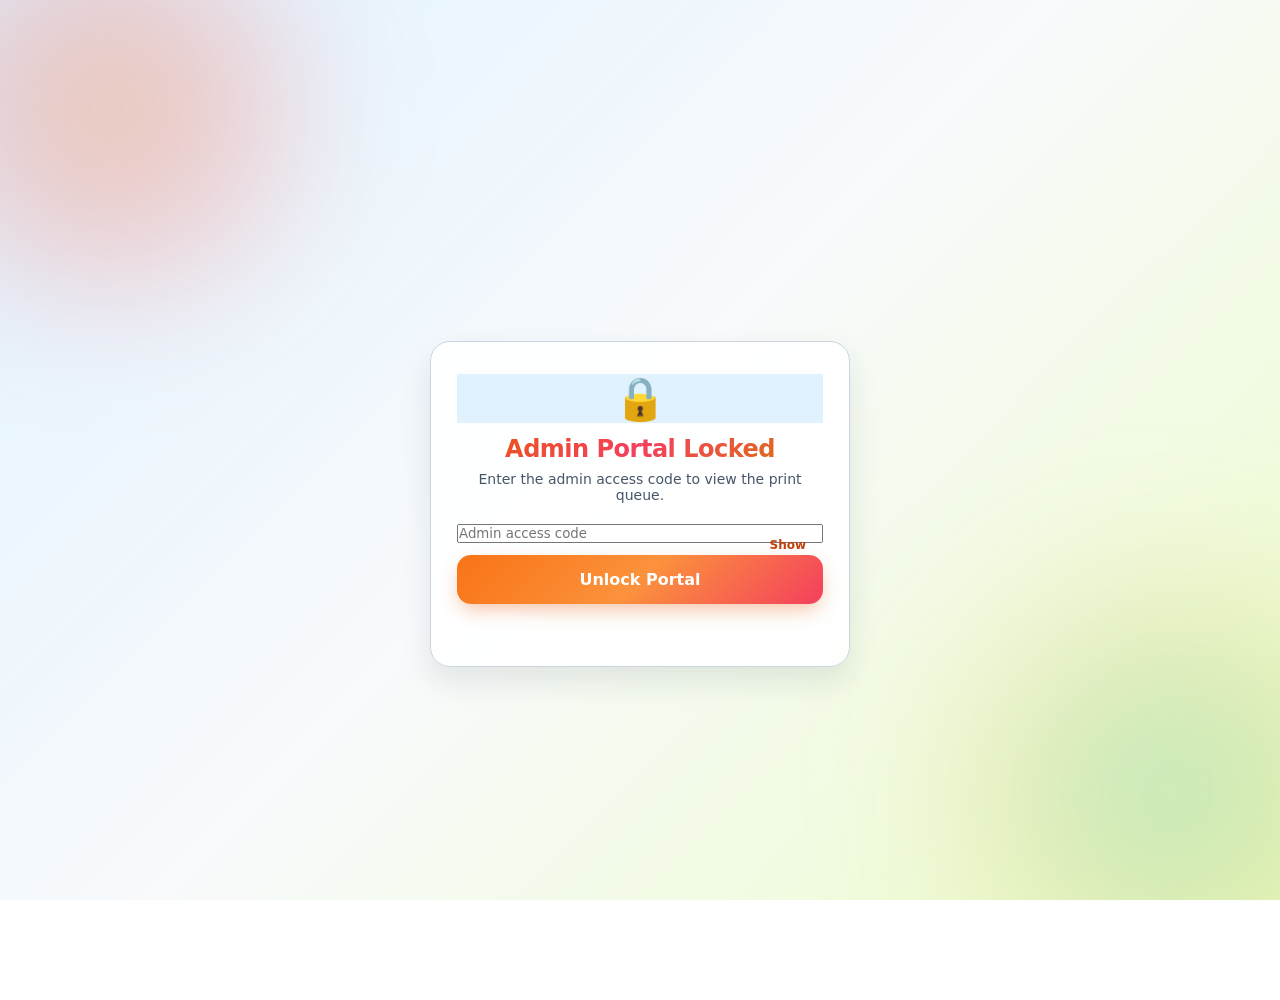
==== admin.html @ 18866434 "feat: complete local Windows PrintAgent architecture and Vercel print queue integration" ====
<!DOCTYPE html>
<html lang="en">
<head>
    <meta charset="UTF-8">
    <meta name="viewport" content="width=device-width, initial-scale=1.0">
    <title>PrintFlow - Admin Dashboard</title>

    <link rel="stylesheet" href="style.css">
    <style>
        html {
            overflow-x: hidden;
        }

        body {
            background: linear-gradient(135deg, #fff7ed 0%, #ffedd5 50%, #fef3c7 100%);
            min-height: 100vh;
            padding: 24px 16px;
        }

        .admin-wrapper {
            max-width: 1100px;
            width: 100%;
            min-width: 0;
            margin: 0 auto;
        }

        body.admin-locked .admin-wrapper {
            display: none;
        }

        .admin-lock {
            width: min(420px, 100%);
            margin: 12vh auto 0;
            padding: 32px 26px;
            background: rgba(255, 255, 255, 0.92);
            border: 1px solid rgba(254, 215, 170, 0.8);
            border-radius: 20px;
            box-shadow: 0 16px 35px rgba(124, 45, 18, 0.12);
            text-align: center;
        }

        body:not(.admin-locked) .admin-lock {
            display: none;
        }

        .admin-lock-icon {
            font-size: 42px;
            margin-bottom: 12px;
        }

        .admin-lock h1 {
            margin: 0 0 8px;
            color: #7c2d12;
            font-size: 24px;
        }

        .admin-lock p {
            margin: 0 0 20px;
            color: #78350f;
            font-size: 14px;
        }

        .admin-lock input {
            width: 100%;
            margin-bottom: 12px;
        }

        .access-code-field {
            position: relative;
        }

        .access-code-field input {
            padding-right: 82px;
        }

        .toggle-code-btn {
            position: absolute;
            right: 8px;
            top: 7px;
            width: auto;
            padding: 8px 9px;
            background: transparent;
            color: #c2410c;
            box-shadow: none;
            font-size: 12px;
        }

        .toggle-code-btn:hover,
        .toggle-code-btn:active {
            background: #fff7ed;
            color: #9a3412;
            box-shadow: none;
            transform: none;
        }

        .admin-lock-error {
            min-height: 20px;
            margin: 10px 0 0 !important;
            color: #dc2626 !important;
            font-size: 13px !important;
            font-weight: 700;
        }

        .lock-portal-btn {
            width: auto;
            padding: 10px 14px;
            background: #fff1f2;
            color: #be123c;
            box-shadow: none;
            font-size: 13px;
        }

        .lock-portal-btn:hover {
            background: #ffe4e6;
            color: #9f1239;
            box-shadow: none;
        }

        .admin-header {
            display: flex;
            justify-content: space-between;
            align-items: center;
            background: rgba(255, 255, 255, 0.85);
            backdrop-filter: blur(12px);
            padding: 20px 28px;
            border-radius: 20px;
            border: 1px solid rgba(254, 215, 170, 0.6);
            box-shadow: 0 10px 25px -5px rgba(234, 88, 12, 0.1);
            margin-bottom: 24px;
        }

        .admin-title {
            display: flex;
            align-items: center;
            gap: 12px;
        }

        .admin-title h1 {
            font-size: 24px;
            color: #7c2d12;
            margin: 0;
        }

        .stats-grid {
            display: grid;
            grid-template-columns: repeat(auto-fit, minmax(220px, 1fr));
            gap: 18px;
            margin-bottom: 24px;
        }

        .stat-card {
            background: #ffffff;
            padding: 20px;
            border-radius: 18px;
            border: 1.5px solid #fed7aa;
            box-shadow: 0 4px 14px rgba(234, 88, 12, 0.06);
            display: flex;
            align-items: center;
            gap: 16px;
        }

        .stat-icon {
            width: 48px;
            height: 48px;
            border-radius: 14px;
            background: #ffedd5;
            display: flex;
            align-items: center;
            justify-content: center;
            font-size: 24px;
        }

        .stat-info h4 {
            margin: 0;
            font-size: 13px;
            color: #78350f;
            text-transform: uppercase;
            letter-spacing: 0.5px;
        }

        .stat-info p {
            margin: 4px 0 0 0;
            font-size: 24px;
            font-weight: 800;
            color: #ea580c;
        }

        .orders-panel {
            background: #ffffff;
            border-radius: 20px;
            border: 1.5px solid #fed7aa;
            box-shadow: 0 10px 30px rgba(234, 88, 12, 0.08);
            padding: 24px;
            min-width: 0;
        }

        .panel-toolbar {
            display: flex;
            justify-content: space-between;
            align-items: center;
            margin-bottom: 20px;
            gap: 16px;
            flex-wrap: wrap;
        }

        .search-box {
            padding: 10px 16px;
            border-radius: 12px;
            border: 1.5px solid #fed7aa;
            outline: none;
            font-size: 14px;
            width: 260px;
        }

        .search-box:focus {
            border-color: #ea580c;
        }

        .admin-table {
            width: 100%;
            border-collapse: collapse;
            text-align: left;
        }

        .admin-table th {
            background: #fff7ed;
            padding: 14px 16px;
            font-size: 13px;
            font-weight: 700;
            color: #7c2d12;
            border-bottom: 2px solid #fed7aa;
        }

        .admin-table td {
            padding: 16px;
            border-bottom: 1px solid #ffedd5;
            font-size: 14px;
            color: #334155;
        }

        .admin-file-name {
            display: inline-block;
            max-width: 220px;
            overflow-wrap: anywhere;
        }

        .badge-pending {
            background: #fef3c7;
            color: #d97706;
            padding: 4px 10px;
            border-radius: 20px;
            font-size: 12px;
            font-weight: 700;
        }

        .badge-completed {
            background: #dcfce7;
            color: #16a34a;
            padding: 4px 10px;
            border-radius: 20px;
            font-size: 12px;
            font-weight: 700;
        }

        .action-btn-row {
            display: flex;
            gap: 8px;
        }

        .btn-print {
            background: #ea580c;
            color: #ffffff;
            border: none;
            padding: 6px 12px;
            border-radius: 8px;
            cursor: pointer;
            font-size: 12px;
            font-weight: 700;
        }

        .btn-download {
            background: #0284c7;
            color: #ffffff;
            border: none;
            padding: 6px 12px;
            border-radius: 8px;
            cursor: pointer;
            font-size: 12px;
            font-weight: 700;
            text-decoration: none;
        }

        .btn-complete {
            background: #16a34a;
            color: #ffffff;
            border: none;
            padding: 6px 12px;
            border-radius: 8px;
            cursor: pointer;
            font-size: 12px;
            font-weight: 700;
        }

        .table-scroll {
            overflow-x: auto;
            -webkit-overflow-scrolling: touch;
            min-width: 0;
        }

        @media (max-width: 700px) {
            body {
                padding: 12px 10px;
            }

            .admin-header {
                align-items: stretch;
                flex-direction: column;
                gap: 16px;
                padding: 18px;
                border-radius: 16px;
            }

            .admin-title h1 {
                font-size: 21px;
            }

            .admin-header .secondary-btn {
                width: 100% !important;
            }

            .stats-grid {
                grid-template-columns: repeat(2, minmax(0, 1fr));
                gap: 10px;
                margin-bottom: 14px;
            }

            .stat-card {
                min-width: 0;
                padding: 14px 12px;
                gap: 10px;
                border-radius: 14px;
            }

            .stat-icon {
                width: 38px;
                height: 38px;
                flex: 0 0 38px;
                font-size: 19px;
                border-radius: 11px;
            }

            .stat-info h4 {
                font-size: 10px;
                letter-spacing: 0;
            }

            .stat-info p {
                font-size: 20px;
            }

            .orders-panel {
                padding: 14px;
                border-radius: 16px;
            }

            .panel-toolbar {
                align-items: stretch;
                flex-direction: column;
                gap: 12px;
                margin-bottom: 14px;
            }

            .search-box {
                width: 100%;
                min-height: 44px;
                margin-bottom: 0;
            }

            .admin-table {
                min-width: 850px;
            }

            .admin-table th,
            .admin-table td {
                padding: 12px 10px;
            }

            .action-btn-row {
                flex-wrap: wrap;
                min-width: 170px;
            }

            .btn-print,
            .btn-download,
            .btn-complete {
                min-height: 36px;
                padding: 8px 10px;
            }
        }

        @media (min-width: 701px) and (max-width: 960px) {
            body {
                padding: 18px 14px;
            }

            .admin-header {
                padding: 18px 20px;
            }

            .orders-panel {
                padding: 18px;
            }

            .admin-table {
                min-width: 850px;
            }
        }

        /* Modern operations palette */
        body {
            background: linear-gradient(135deg, #e0f2fe 0%, #f8fafc 48%, #ecfccb 100%);
            color: #172033;
        }

        .admin-lock,
        .admin-header,
        .orders-panel,
        .stat-card {
            border-color: #cbd5e1;
            box-shadow: 0 14px 30px rgba(30, 41, 59, 0.1);
        }

        .admin-lock,
        .admin-header,
        .orders-panel {
            background: rgba(255, 255, 255, 0.94);
        }

        .admin-lock h1,
        .admin-title h1,
        .panel-toolbar h3 {
            color: #172554 !important;
        }

        .admin-lock p,
        .admin-title p,
        .stat-info h4 {
            color: #475569 !important;
        }

        .admin-lock-icon,
        .stat-icon {
            background: #e0f2fe;
        }

        .stat-info p {
            color: #0369a1;
        }

        .orders-panel {
            border-top: 4px solid #0f766e;
        }

        .admin-table th {
            background: #f0fdfa;
            color: #115e59;
            border-bottom-color: #99f6e4;
        }

        .admin-table td {
            border-bottom-color: #e2e8f0;
        }

        .search-box {
            border-color: #cbd5e1;
            background: #f8fafc;
        }

        .search-box:focus {
            border-color: #0f766e;
            box-shadow: 0 0 0 4px rgba(20, 184, 166, 0.14);
        }

        .lock-portal-btn {
            background: #fff1f2;
            color: #be123c;
        }
    </style>
</head>
<body class="admin-locked">

<section class="admin-lock" aria-labelledby="adminLockTitle">
    <div class="admin-lock-icon" aria-hidden="true">🔒</div>
    <h1 id="adminLockTitle">Admin Portal Locked</h1>
    <p>Enter the admin access code to view the print queue.</p>
    <form id="adminLockForm">
        <div class="access-code-field">
            <input type="password" id="adminAccessCode" placeholder="Admin access code" autocomplete="current-password" required>
            <button type="button" id="toggleCodeBtn" class="toggle-code-btn" aria-label="Show access code">Show</button>
        </div>
        <button type="submit">Unlock Portal</button>
    </form>
    <p id="adminLockError" class="admin-lock-error" role="alert"></p>
</section>

<div class="admin-wrapper">

    <!-- Header -->
    <div class="admin-header">
        <div class="admin-title">
            <span style="font-size: 32px;">🖨️</span>
            <div>
                <h1>PrintFlow Admin</h1>
                <p style="margin: 0; font-size: 13px; color: #78350f; font-weight: 600;">Shop Counter Operations</p>
            </div>
        </div>

            <div style="display: flex; align-items: center; gap: 10px; flex-wrap: wrap; justify-content: flex-end;">
                <span id="agentStatusBadge" style="padding: 6px 14px; border-radius: 20px; font-size: 12px; font-weight: 700; background: #fee2e2; color: #dc2626;">● Agent Offline</span>
                <button type="button" id="testPrintBtn" style="width: auto; padding: 10px 14px; background: #f0fdf4; color: #15803d; border: 1px solid #bbf7d0; border-radius: 12px; font-size: 13px; font-weight: 700; cursor: pointer;">
                    🖨️ Test Print
                </button>
                <button type="button" id="lockPortalBtn" class="lock-portal-btn">
                    🔒 Lock Portal
                </button>
                <button type="button" id="refreshOrdersBtn" class="secondary-btn" style="width: auto; padding: 10px 18px;">
                    🔄 Refresh Queue
                </button>
            </div>
    </div>

    <!-- Stats Cards -->
    <div class="stats-grid">
        <div class="stat-card">
            <div class="stat-icon">💰</div>
            <div class="stat-info">
                <h4>Today's Earnings</h4>
                <p id="totalEarnings">₹0</p>
            </div>
        </div>
        <div class="stat-card">
            <div class="stat-icon">🖨️</div>
            <div class="stat-info">
                <h4>Total Orders</h4>
                <p id="totalOrdersCount">0</p>
            </div>
        </div>
        <div class="stat-card">
            <div class="stat-icon">📄</div>
            <div class="stat-info">
                <h4>Pages Printed</h4>
                <p id="totalPagesPrinted">0</p>
            </div>
        </div>
        <div class="stat-card">
            <div class="stat-icon">⏳</div>
            <div class="stat-info">
                <h4>Pending Queue</h4>
                <p id="pendingOrdersCount">0</p>
            </div>
        </div>
    </div>

    <!-- Connected Printers & Intelligent Routing Status -->
    <div style="background: rgba(255, 255, 255, 0.94); border: 1.5px solid #cbd5e1; border-radius: 16px; padding: 18px; margin-bottom: 20px; box-shadow: 0 10px 24px rgba(30, 41, 59, 0.08);">
        <div style="display: flex; align-items: center; justify-content: space-between; flex-wrap: wrap; gap: 12px; margin-bottom: 12px;">
            <div style="display: flex; align-items: center; gap: 10px;">
                <span style="font-size: 22px;">🖨️</span>
                <div>
                    <h3 style="margin: 0; font-size: 16px; color: #172554;">Connected Printers & Intelligent Routing</h3>
                    <p style="margin: 2px 0 0; font-size: 12px; color: #475569;">Automatically routes B&W and Color print jobs to target printers</p>
                </div>
            </div>
            <button type="button" id="refreshPrintersBtn" style="width: auto; padding: 6px 14px; background: #e0f2fe; color: #0369a1; border: 1px solid #bae6fd; border-radius: 10px; font-size: 12px; font-weight: 700; cursor: pointer;">
                🔄 Detect Printers
            </button>
        </div>
        <div id="printersListContainer" style="display: grid; grid-template-columns: repeat(auto-fit, minmax(240px, 1fr)); gap: 12px; font-size: 13px;">
            <div style="background: #f8fafc; padding: 12px; border-radius: 10px; border: 1px solid #e2e8f0;">
                <strong style="color: #0f766e;">⬛ Black & White Printer:</strong>
                <p id="bwPrinterName" style="margin: 4px 0 0; font-weight: 600; color: #334155;">Detecting...</p>
            </div>
            <div style="background: #f8fafc; padding: 12px; border-radius: 10px; border: 1px solid #e2e8f0;">
                <strong style="color: #ea580c;">🎨 Color Printer:</strong>
                <p id="colorPrinterName" style="margin: 4px 0 0; font-weight: 600; color: #334155;">Detecting...</p>
            </div>
        </div>
    </div>

    <!-- Orders Table Panel -->
    <div class="orders-panel">
        <div class="panel-toolbar">
            <h3 style="margin: 0; font-size: 18px; color: #7c2d12;">Live Print Queue</h3>

            <input type="text" id="adminSearchInput" class="search-box" placeholder="Search by mobile or file name...">
        </div>

        <div class="table-scroll">
            <table class="admin-table">
                <thead>
                    <tr>
                        <th>Order ID</th>
                        <th>Customer</th>
                        <th>File Name</th>
                        <th>Copies & Side</th>
                        <th>Amount</th>
                        <th>Status</th>
                        <th>Actions</th>
                    </tr>
                </thead>
                <tbody id="adminOrdersTableBody">
                    <tr>
                        <td colspan="7" style="text-align: center; padding: 30px; color: #94a3b8;">
                            Loading live print orders...
                        </td>
                    </tr>
                </tbody>
            </table>
        </div>
    </div>

</div>

<script src="script.js?v=admin-portal-3"></script>

</body>
</html>
---- style.css ----
/* ======================================================
   PRINTFLOW - VIBRANT MULTI-COLOR PALETTE DESIGN SYSTEM
   ====================================================== */

* {
    margin: 0;
    padding: 0;
    box-sizing: border-box;
    font-family: 'Plus Jakarta Sans', 'Segoe UI', system-ui, -apple-system, sans-serif;
}

html, body {
    width: 100%;
    min-height: 100vh;
    margin: 0;
    padding: 0;
    overflow-x: hidden;
}

body {
    background: linear-gradient(135deg, #fff7ed 0%, #ffedd5 35%, #fef3c7 70%, #ffe4e6 100%);
    min-height: 100vh;
    display: flex;
    justify-content: center;
    align-items: center;
    padding: 20px;
    position: relative;
    overflow-x: hidden;
    color: #431407;
}

/* Ambient Decorative Background Glow Blobs */
body::before {
    content: '';
    position: absolute;
    width: 380px;
    height: 380px;
    top: -80px;
    left: -80px;
    background: radial-gradient(circle, rgba(249, 115, 22, 0.35) 0%, rgba(244, 63, 94, 0.2) 60%, transparent 100%);
    filter: blur(70px);
    border-radius: 50%;
    pointer-events: none;
    z-index: 0;
}

body::after {
    content: '';
    position: absolute;
    width: 420px;
    height: 420px;
    bottom: -100px;
    right: -100px;
    background: radial-gradient(circle, rgba(20, 184, 166, 0.3) 0%, rgba(234, 179, 8, 0.2) 60%, transparent 100%);
    filter: blur(80px);
    border-radius: 50%;
    pointer-events: none;
    z-index: 0;
}

/* Glassmorphic Elevated Card */
.container {
    width: 410px;
    max-width: calc(100vw - 32px);
    margin: auto;
    background: rgba(255, 251, 245, 0.95);
    backdrop-filter: blur(20px);
    -webkit-backdrop-filter: blur(20px);
    padding: 38px 32px;
    border-radius: 24px;
    border: 1px solid rgba(251, 146, 60, 0.3);
    box-shadow: 0 20px 40px -15px rgba(234, 88, 12, 0.18), 0 10px 20px -5px rgba(0, 0, 0, 0.04);
    text-align: center;
    position: relative;
    z-index: 1;
    animation: cardAppear 0.5s cubic-bezier(0.16, 1, 0.3, 1);
}

@keyframes cardAppear {
    0% {
        opacity: 0;
        transform: translateY(20px) scale(0.98);
    }
    100% {
        opacity: 1;
        transform: translateY(0) scale(1);
    }
}

/* Logo Ring Container */
.logo, .icon {
    font-size: 48px;
    display: inline-flex;
    align-items: center;
    justify-content: center;
    width: 82px;
    height: 82px;
    background: linear-gradient(135deg, #ffedd5 0%, #ffe4e6 100%);
    border-radius: 22px;
    margin-bottom: 18px;
    box-shadow: 0 10px 25px -5px rgba(234, 88, 12, 0.25);
    border: 1px solid rgba(244, 63, 94, 0.3);
    transition: transform 0.3s ease, box-shadow 0.3s ease;
}

.logo:hover, .icon:hover {
    transform: translateY(-3px) scale(1.04);
    box-shadow: 0 14px 30px -4px rgba(234, 88, 12, 0.35);
}

/* Typography */
h1 {
    font-size: 26px;
    font-weight: 800;
    background: linear-gradient(135deg, #ea580c 0%, #f43f5e 50%, #d97706 100%);
    -webkit-background-clip: text;
    -webkit-text-fill-color: transparent;
    margin-bottom: 6px;
    letter-spacing: -0.5px;
}

h2 {
    font-size: 22px;
    font-weight: 700;
    color: #431407;
    margin-bottom: 10px;
}

h3 {
    font-size: 15px;
    font-weight: 700;
    color: #7c2d12;
    margin: 18px 0 10px 0;
    text-align: left;
}

.subtitle {
    color: #c2410c;
    font-size: 15px;
    font-weight: 600;
    margin-bottom: 8px;
}

.description {
    color: #78350f;
    font-size: 14px;
    line-height: 1.5;
    margin-bottom: 22px;
}

/* Form Inputs */
input[type="tel"], input[type="text"], input[type="number"] {
    width: 100%;
    padding: 15px 18px;
    margin-bottom: 18px;
    border: 1.5px solid #fdba74;
    border-radius: 14px;
    font-size: 15px;
    color: #431407;
    background: #fffbf5;
    transition: all 0.25s ease-in-out;
    outline: none;
}

input:focus {
    border-color: #f97316;
    background: #ffffff;
    box-shadow: 0 0 0 4px rgba(249, 115, 22, 0.2);
}

/* Vibrant Multi-Color Buttons */
button {
    width: 100%;
    padding: 15px 22px;
    background: linear-gradient(135deg, #f97316 0%, #fb923c 50%, #f43f5e 100%);
    color: white;
    border: none;
    border-radius: 14px;
    font-size: 16px;
    font-weight: 700;
    cursor: pointer;
    box-shadow: 0 8px 20px -4px rgba(234, 88, 12, 0.4);
    transition: all 0.25s cubic-bezier(0.4, 0, 0.2, 1);
    position: relative;
    overflow: hidden;
}

button:hover {
    background: linear-gradient(135deg, #ea580c 0%, #f97316 50%, #e11d48 100%);
    box-shadow: 0 12px 25px -4px rgba(234, 88, 12, 0.5);
    transform: translateY(-2px);
}

button:active {
    transform: translateY(0) scale(0.98);
}

button:disabled {
    background: linear-gradient(135deg, #cbd5e1 0%, #e2e8f0 100%);
    box-shadow: none;
    cursor: not-allowed;
    transform: none;
}

/* Secondary Back Button (Teal Accent) */
.secondary-btn {
    background: linear-gradient(135deg, #0d9488 0%, #14b8a6 100%) !important;
    color: white !important;
    box-shadow: 0 6px 16px -4px rgba(13, 148, 136, 0.35) !important;
}

.secondary-btn:hover {
    background: linear-gradient(135deg, #0f766e 0%, #0d9488 100%) !important;
    box-shadow: 0 10px 20px -4px rgba(13, 148, 136, 0.45) !important;
}

/* Non-Overlapping Button Row Layout */
.button-row {
    display: flex;
    gap: 12px;
    margin-top: 22px;
    width: 100%;
}

.button-row button {
    flex: 1;
    padding: 15px 16px;
    font-size: 15px;
    border-radius: 14px;
    margin: 0 !important;
}

/* 4-Box OTP UI */
.otp-sent-text {
    color: #78350f;
    font-size: 14px;
    font-weight: 500;
    margin-bottom: 16px;
}

.otp-box-container {
    display: flex;
    justify-content: center;
    gap: 12px;
    margin-bottom: 20px;
    position: relative;
}

.otp-box {
    width: 54px;
    height: 58px;
    text-align: center;
    font-size: 24px;
    font-weight: 700;
    color: #431407;
    border: 2px solid #fdba74;
    border-radius: 14px;
    background: #fffbf5;
    transition: all 0.25s cubic-bezier(0.4, 0, 0.2, 1);
    margin-bottom: 0;
    padding: 0;
}

.otp-box:focus {
    border-color: #f97316 !important;
    background: #ffffff !important;
    box-shadow: 0 0 0 4px rgba(249, 115, 22, 0.25) !important;
    transform: translateY(-2px);
}

.otp-box.error {
    border-color: #dc2626 !important;
    background: #fff1f2 !important;
    color: #dc2626 !important;
}

.otp-box-container.shake {
    animation: shakeBox 0.4s ease-in-out;
}

@keyframes shakeBox {
    0%, 100% { transform: translateX(0); }
    20%, 60% { transform: translateX(-6px); }
    40%, 80% { transform: translateX(6px); }
}

/* Resend OTP Controls */
.resend-container {
    margin-top: 18px;
    font-size: 14px;
    color: #78350f;
}

.resend-btn {
    background: none !important;
    border: none !important;
    color: #ea580c !important;
    font-weight: 700;
    font-size: 14px;
    padding: 0 !important;
    width: auto !important;
    display: inline !important;
    cursor: pointer;
    text-decoration: underline;
    box-shadow: none !important;
    transform: none !important;
}

.resend-btn:hover {
    background: none !important;
    color: #c2410c !important;
}

/* Inline Animated Error Message */
.otp-error-msg {
    color: #dc2626;
    background: #fff1f2;
    border: 1px solid #fca5a5;
    padding: 10px 14px;
    border-radius: 12px;
    font-size: 14px;
    font-weight: 600;
    margin-bottom: 18px;
    text-align: center;
    animation: errorFadeSlide 0.3s cubic-bezier(0.16, 1, 0.3, 1) forwards;
}

@keyframes errorFadeSlide {
    0% {
        opacity: 0;
        transform: translateY(-6px);
    }
    100% {
        opacity: 1;
        transform: translateY(0);
    }
}

/* ======================================================
   PREMIUM FINTECH OTP SUCCESS ANIMATION SEQUENCE
   ====================================================== */

.otp-box.circle-morph {
    border-radius: 50% !important;
    border-color: #22c55e !important;
    background: #f0fdf4 !important;
    color: #16a34a !important;
    animation: circleMorph 0.35s cubic-bezier(0.175, 0.885, 0.32, 1.275) forwards;
}

.otp-box.circle-morph:nth-child(1) { animation-delay: 0.0s; }
.otp-box.circle-morph:nth-child(2) { animation-delay: 0.08s; }
.otp-box.circle-morph:nth-child(3) { animation-delay: 0.16s; }
.otp-box.circle-morph:nth-child(4) { animation-delay: 0.24s; }

@keyframes circleMorph {
    0% {
        border-radius: 14px;
        transform: scale(1);
    }
    50% {
        border-radius: 50%;
        transform: scale(1.18);
        border-color: #22c55e;
    }
    100% {
        border-radius: 50%;
        transform: scale(1);
    }
}

.otp-box.circle-orbit-1 { animation: orbitMove1 0.45s cubic-bezier(0.4, 0, 0.2, 1) forwards; }
.otp-box.circle-orbit-2 { animation: orbitMove2 0.45s cubic-bezier(0.4, 0, 0.2, 1) forwards; }
.otp-box.circle-orbit-3 { animation: orbitMove3 0.45s cubic-bezier(0.4, 0, 0.2, 1) forwards; }
.otp-box.circle-orbit-4 { animation: orbitMove4 0.45s cubic-bezier(0.4, 0, 0.2, 1) forwards; }

@keyframes orbitMove1 {
    0% { transform: translate(0, 0) rotate(0deg); opacity: 1; }
    50% { transform: translate(45px, -15px) rotate(180deg); opacity: 0.8; }
    100% { transform: translate(99px, 0) rotate(360deg) scale(0.1); opacity: 0; }
}

@keyframes orbitMove2 {
    0% { transform: translate(0, 0) rotate(0deg); opacity: 1; }
    50% { transform: translate(18px, -10px) rotate(180deg); opacity: 0.8; }
    100% { transform: translate(33px, 0) rotate(360deg) scale(0.1); opacity: 0; }
}

@keyframes orbitMove3 {
    0% { transform: translate(0, 0) rotate(0deg); opacity: 1; }
    50% { transform: translate(-18px, -10px) rotate(180deg); opacity: 0.8; }
    100% { transform: translate(-33px, 0) rotate(360deg) scale(0.1); opacity: 0; }
}

@keyframes orbitMove4 {
    0% { transform: translate(0, 0) rotate(0deg); opacity: 1; }
    50% { transform: translate(-45px, -15px) rotate(180deg); opacity: 0.8; }
    100% { transform: translate(-99px, 0) rotate(360deg) scale(0.1); opacity: 0; }
}

.merged-success-badge {
    width: 68px;
    height: 68px;
    background: linear-gradient(135deg, #15803d 0%, #22c55e 100%);
    border-radius: 50%;
    display: flex;
    align-items: center;
    justify-content: center;
    margin: 10px auto;
    color: white;
    box-shadow: 0 0 30px rgba(34, 197, 94, 0.5), 0 10px 22px rgba(21, 128, 61, 0.35);
    animation: badgePop 0.5s cubic-bezier(0.175, 0.885, 0.32, 1.275) forwards;
}

@keyframes badgePop {
    0% {
        transform: scale(0) rotate(-180deg);
        opacity: 0;
    }
    60% {
        transform: scale(1.2) rotate(10deg);
        opacity: 1;
    }
    100% {
        transform: scale(1) rotate(0deg);
        opacity: 1;
    }
}

.checkmark-svg {
    width: 36px;
    height: 36px;
    stroke: white;
    stroke-width: 3.5;
    stroke-linecap: round;
    stroke-linejoin: round;
    fill: none;
    stroke-dasharray: 50;
    stroke-dashoffset: 50;
    animation: strokeDraw 0.4s ease-in-out 0.15s forwards;
}

@keyframes strokeDraw {
    to {
        stroke-dashoffset: 0;
    }
}

.success-text-anim {
    color: #15803d;
    font-size: 17px;
    font-weight: 800;
    margin-top: 14px;
    display: flex;
    align-items: center;
    justify-content: center;
    gap: 6px;
    letter-spacing: -0.3px;
    animation: textFadeUp 0.4s ease-out forwards;
}

@keyframes textFadeUp {
    0% {
        opacity: 0;
        transform: translateY(12px);
    }
    100% {
        opacity: 1;
        transform: translateY(0);
    }
}

/* Summary & Status Cards */
.summary, .status-box {
    background: linear-gradient(135deg, #fff7ed 0%, #ffedd5 100%);
    border: 1px solid #fed7aa;
    border-radius: 18px;
    padding: 22px;
    margin: 20px 0;
    text-align: left;
}

.summary h3 {
    margin-top: 0;
    margin-bottom: 12px;
    color: #ea580c;
    font-size: 16px;
}

.summary p, .status-box p {
    margin: 10px 0;
    color: #7c2d12;
    font-size: 14px;
}

#fileName {
    margin: 16px 0;
    padding: 12px 16px;
    background: #fff7ed;
    border: 1px dashed #fdba74;
    border-radius: 12px;
    color: #c2410c;
    font-weight: 700;
    font-size: 14px;
    word-break: break-all;
}

#pageCount:not(:empty) {
    margin: 14px 0 18px;
    padding: 12px 16px;
    background: linear-gradient(135deg, #ecfeff 0%, #ccfbf1 100%);
    border: 1px solid #5eead4;
    border-radius: 14px;
    color: #0f766e;
    font-size: 15px;
    font-weight: 800;
    letter-spacing: 0;
    box-shadow: 0 8px 18px -10px rgba(13, 148, 136, 0.7);
    animation: pageCountReveal 0.45s ease-out, pageCountGlow 2.4s ease-in-out 0.45s infinite;
}

#pageCount:not(:empty)::before {
    content: "PDF PAGES";
    display: block;
    margin-bottom: 3px;
    color: #0d9488;
    font-size: 10px;
    font-weight: 800;
    letter-spacing: 1.4px;
}

#pageCount:not(:empty) {
    min-height: 50px;
}

@keyframes pageCountReveal {
    0% {
        opacity: 0;
        transform: translateY(-8px) scale(0.97);
    }
    100% {
        opacity: 1;
        transform: translateY(0) scale(1);
    }
}

@keyframes pageCountGlow {
    0%, 100% {
        box-shadow: 0 8px 18px -10px rgba(13, 148, 136, 0.7);
    }
    50% {
        box-shadow: 0 10px 24px -8px rgba(13, 148, 136, 0.95);
    }
}

#totalPrice {
    margin: 20px 0 10px 0;
    font-size: 24px;
    font-weight: 800;
    color: #ea580c;
}

/* Radio Group Options */
.radio-option {
    display: flex;
    gap: 12px;
    margin: 8px 0 16px 0;
}

.radio-option label {
    flex: 1;
    display: flex;
    align-items: center;
    justify-content: center;
    padding: 12px 14px;
    background: #fffbf5;
    border: 1.5px solid #fed7aa;
    border-radius: 12px;
    font-size: 14px;
    font-weight: 600;
    color: #7c2d12;
    cursor: pointer;
    transition: all 0.2s ease;
}

.radio-option label:hover {
    border-color: #fb923c;
    background: #fff7ed;
}

.radio-option input[type="radio"] {
    margin-right: 8px;
    accent-color: #f97316;
}

/* Responsive Mobile Adjustments */
@media (max-width: 480px) {
    body {
        padding: 12px 10px;
    }

    .container {
        width: 100%;
        max-width: 100%;
        padding: 26px 16px;
        border-radius: 20px;
    }

    .button-row {
        flex-direction: row;
        gap: 10px;
    }

    .button-row button {
        padding: 13px 10px;
        font-size: 14px;
    }

    .otp-box {
        width: 42px;
        height: 48px;
        font-size: 18px;
    }

    .logo, .icon {
        width: 68px;
        height: 68px;
        font-size: 36px;
    }

    h1 {
        font-size: 22px;
    }

    .failed-modal-card {
        width: 100%;
        max-width: calc(100vw - 24px);
        padding: 24px 16px;
    }
}

/* Animated Payment Failed Custom Modal Overlay */
.failed-modal-overlay {
    position: fixed;
    top: 0;
    left: 0;
    width: 100vw;
    height: 100vh;
    background: rgba(15, 23, 42, 0.72);
    backdrop-filter: blur(8px);
    -webkit-backdrop-filter: blur(8px);
    display: flex;
    justify-content: center;
    align-items: center;
    z-index: 99999;
    opacity: 0;
    visibility: hidden;
    transition: opacity 0.35s ease, visibility 0.35s ease;
    padding: 20px;
}

.failed-modal-overlay.is-open {
    opacity: 1;
    visibility: visible;
}

.failed-modal-card {
    width: 380px;
    max-width: calc(100vw - 36px);
    background: #ffffff;
    border-radius: 24px;
    padding: 32px 24px;
    text-align: center;
    box-shadow: 0 25px 50px -12px rgba(225, 29, 72, 0.35), 0 0 0 1px rgba(244, 63, 94, 0.15);
    transform: translateY(30px) scale(0.92);
    transition: transform 0.4s cubic-bezier(0.34, 1.56, 0.64, 1);
    position: relative;
}

.failed-modal-overlay.is-open .failed-modal-card {
    transform: translateY(0) scale(1);
}

/* Animated Failed Cross Badge */
.failed-icon-badge {
    width: 80px;
    height: 80px;
    margin: 0 auto 20px;
    border-radius: 50%;
    background: #ffe4e6;
    display: flex;
    align-items: center;
    justify-content: center;
    position: relative;
    animation: failBounce 0.6s cubic-bezier(0.34, 1.56, 0.64, 1) both;
}

.failed-icon-badge::before {
    content: '';
    position: absolute;
    width: 100px;
    height: 100px;
    border-radius: 50%;
    background: rgba(244, 63, 94, 0.18);
    animation: failPulse 2s infinite ease-in-out;
}

.failed-icon-badge svg {
    width: 42px;
    height: 42px;
    stroke: #e11d48;
    stroke-width: 3;
    stroke-linecap: round;
    stroke-linejoin: round;
    fill: none;
    z-index: 1;
    stroke-dasharray: 100;
    stroke-dashoffset: 100;
    animation: drawCross 0.5s ease-out 0.25s forwards;
}

@keyframes failBounce {
    0% { transform: scale(0.3); opacity: 0; }
    60% { transform: scale(1.15); opacity: 1; }
    100% { transform: scale(1); }
}

@keyframes failPulse {
    0%, 100% { transform: scale(0.95); opacity: 0.5; }
    50% { transform: scale(1.18); opacity: 0.1; }
}

@keyframes drawCross {
    to { stroke-dashoffset: 0; }
}

.failed-modal-title {
    font-size: 22px;
    font-weight: 800;
    color: #9f1239;
    margin-bottom: 10px;
}

.failed-modal-desc {
    font-size: 14px;
    color: #64748b;
    line-height: 1.55;
    margin-bottom: 24px;
    font-weight: 500;
}

.failed-modal-actions {
    display: flex;
    gap: 12px;
}

.failed-modal-actions button {
    flex: 1;
    padding: 13px;
    border-radius: 14px;
    font-size: 14px;
    font-weight: 700;
    cursor: pointer;
    border: none;
    transition: all 0.2s ease;
}

.failed-retry-btn {
    background: linear-gradient(135deg, #e11d48 0%, #be123c 100%);
    color: #ffffff;
    box-shadow: 0 6px 18px rgba(225, 29, 72, 0.35);
}

.failed-retry-btn:hover {
    transform: translateY(-2px);
    box-shadow: 0 10px 22px rgba(225, 29, 72, 0.45);
}

.failed-close-btn {
    background: #f1f5f9;
    color: #475569;
}

.failed-close-btn:hover {
    background: #e2e8f0;
    color: #1e293b;
}
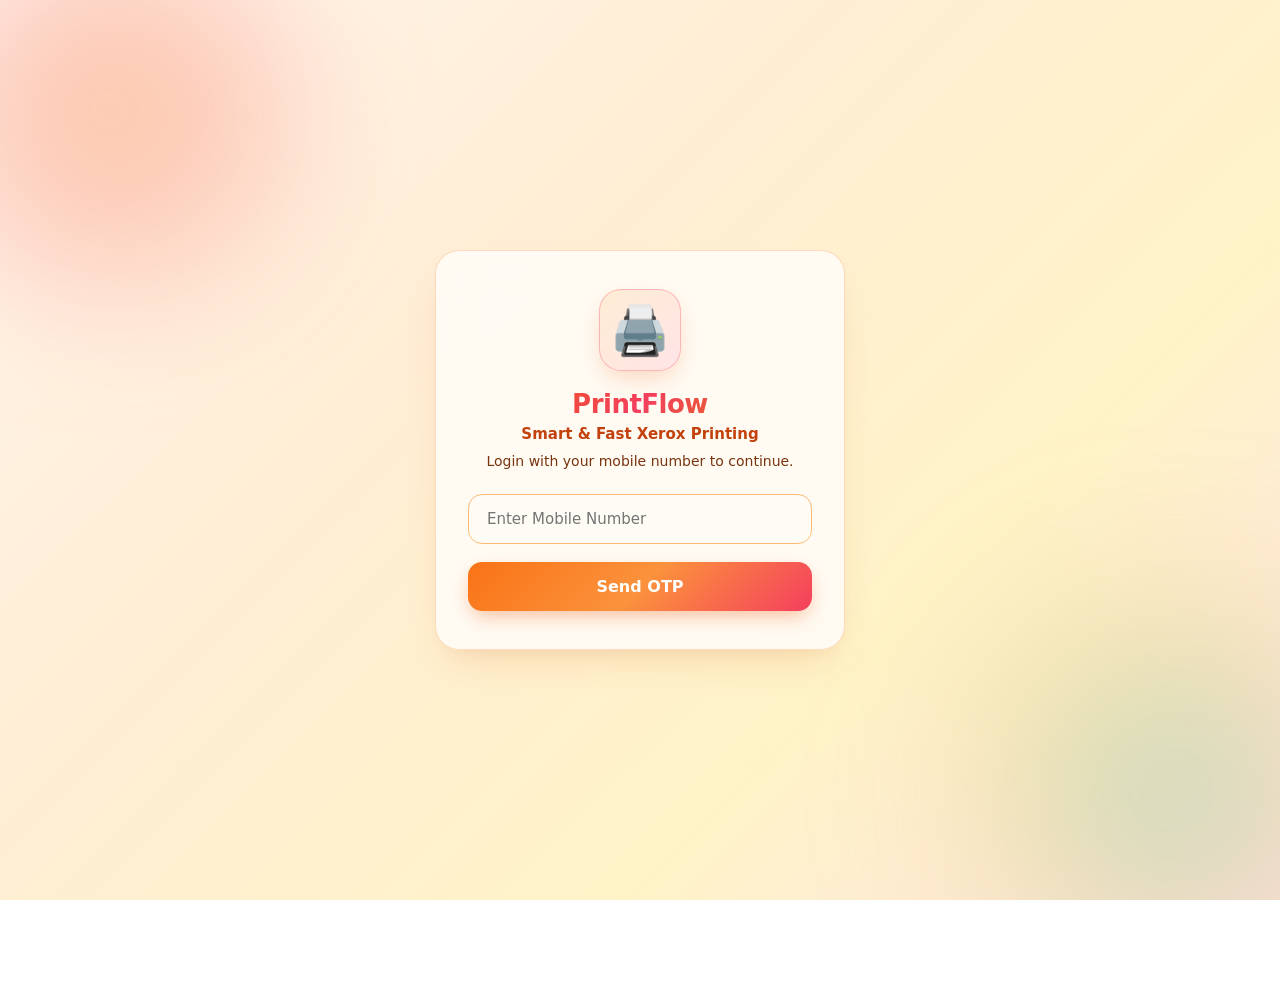
==== commit 2337161b: "feat: enforce global authentication guard, backend authorization, and order privacy" ====
--- a/admin.html
+++ b/admin.html
@@ -1,6 +1,7 @@
 <!DOCTYPE html>
 <html lang="en">
 <head>
+    <script src="auth_guard.js"></script>
     <meta charset="UTF-8">
     <meta name="viewport" content="width=device-width, initial-scale=1.0">
     <title>PrintFlow - Admin Dashboard</title>
@@ -558,6 +559,26 @@
                 <h4>Pending Queue</h4>
                 <p id="pendingOrdersCount">0</p>
             </div>
+        </div>
+        <div class="stat-card">
+            <div class="stat-icon">⚙️</div>
+            <div class="stat-info"><h4>Printing</h4><p id="printingOrdersCount">0</p></div>
+        </div>
+        <div class="stat-card">
+            <div class="stat-icon">✅</div>
+            <div class="stat-info"><h4>Completed</h4><p id="completedOrdersCount">0</p></div>
+        </div>
+        <div class="stat-card">
+            <div class="stat-icon">⚠️</div>
+            <div class="stat-info"><h4>Failed</h4><p id="failedOrdersCount">0</p></div>
+        </div>
+        <div class="stat-card">
+            <div class="stat-icon">📊</div>
+            <div class="stat-info"><h4>Color Pages</h4><p id="colorPagesCount">0</p></div>
+        </div>
+        <div class="stat-card">
+            <div class="stat-icon">📅</div>
+            <div class="stat-info"><h4>Month Revenue</h4><p id="monthRevenue">₹0</p></div>
         </div>
     </div>
 
--- a/style.css
+++ b/style.css
@@ -141,6 +141,410 @@
     margin-bottom: 8px;
 }
 
+/* ======================================================
+   MULTIPLE FILE UPLOAD SYSTEM STYLES
+   ====================================================== */
+
+.upload-dropzone {
+    border: 2px dashed #cbd5e1;
+    border-radius: 18px;
+    background: #ffffff;
+    padding: 24px 18px;
+    text-align: center;
+    cursor: pointer;
+    transition: all 0.25s ease;
+    position: relative;
+    outline: none;
+    user-select: none;
+    margin-top: 14px;
+}
+
+.upload-dropzone:hover,
+.upload-dropzone:focus-visible {
+    border-color: #f97316;
+    background: #fff7ed;
+    box-shadow: 0 8px 20px rgba(249, 115, 22, 0.12);
+}
+
+.upload-dropzone.is-dragover {
+    border-color: #ea580c;
+    background: #ffedd5;
+    transform: scale(1.01);
+    box-shadow: 0 10px 25px rgba(234, 88, 12, 0.2);
+}
+
+.dropzone-icon {
+    font-size: 38px;
+    margin-bottom: 8px;
+    display: inline-block;
+    transition: transform 0.25s ease;
+}
+
+.upload-dropzone:hover .dropzone-icon {
+    transform: translateY(-3px) scale(1.08);
+}
+
+.dropzone-text strong {
+    display: block;
+    font-size: 15px;
+    color: #1e293b;
+    font-weight: 700;
+}
+
+.dropzone-text span {
+    display: block;
+    font-size: 13px;
+    color: #64748b;
+    margin-top: 3px;
+}
+
+.dropzone-actions {
+    display: flex;
+    justify-content: center;
+    gap: 10px;
+    margin-top: 16px;
+    flex-wrap: wrap;
+}
+
+.btn-choose, .btn-add-more {
+    background: linear-gradient(135deg, #f97316 0%, #ea580c 100%);
+    color: #ffffff;
+    border: none;
+    padding: 10px 18px;
+    border-radius: 12px;
+    font-size: 14px;
+    font-weight: 700;
+    cursor: pointer;
+    box-shadow: 0 4px 14px rgba(234, 88, 12, 0.25);
+    transition: all 0.2s ease;
+    display: inline-flex;
+    align-items: center;
+    gap: 6px;
+}
+
+.btn-choose:hover, .btn-add-more:hover {
+    transform: translateY(-2px);
+    box-shadow: 0 6px 18px rgba(234, 88, 12, 0.35);
+}
+
+.btn-add-more {
+    background: linear-gradient(135deg, #0284c7 0%, #0369a1 100%);
+    box-shadow: 0 4px 14px rgba(2, 132, 199, 0.25);
+}
+
+.btn-add-more:hover {
+    box-shadow: 0 6px 18px rgba(2, 132, 199, 0.35);
+}
+
+.dropzone-hints {
+    font-size: 11px;
+    color: #94a3b8;
+    margin-top: 12px;
+    font-weight: 600;
+}
+
+/* Upload Queue Card Container */
+.upload-queue-card {
+    background: #ffffff;
+    border: 1px solid #e2e8f0;
+    border-radius: 18px;
+    margin-top: 16px;
+    padding: 16px;
+    text-align: left;
+    box-shadow: 0 10px 25px -5px rgba(0, 0, 0, 0.05);
+    animation: queueIn 0.35s ease-out both;
+}
+
+@keyframes queueIn {
+    from { opacity: 0; transform: translateY(10px); }
+    to { opacity: 1; transform: translateY(0); }
+}
+
+.queue-header-summary {
+    display: flex;
+    align-items: center;
+    justify-content: space-between;
+    gap: 12px;
+    margin-bottom: 10px;
+    flex-wrap: wrap;
+}
+
+.queue-status-text {
+    display: flex;
+    align-items: center;
+    gap: 10px;
+}
+
+.queue-status-icon {
+    width: 32px;
+    height: 32px;
+    border-radius: 10px;
+    background: #f1f5f9;
+    display: grid;
+    place-items: center;
+    font-size: 16px;
+    flex-shrink: 0;
+}
+
+.queue-summary-titles strong {
+    display: block;
+    font-size: 14px;
+    font-weight: 800;
+    color: #0f172a;
+    line-height: 1.2;
+}
+
+.queue-summary-titles span {
+    display: block;
+    font-size: 12px;
+    color: #64748b;
+    font-weight: 600;
+    margin-top: 2px;
+}
+
+.queue-header-actions {
+    display: flex;
+    align-items: center;
+    gap: 8px;
+}
+
+.btn-clear-all {
+    background: #fef2f2;
+    color: #dc2626;
+    border: 1px solid #fecaca;
+    padding: 6px 12px;
+    border-radius: 8px;
+    font-size: 12px;
+    font-weight: 700;
+    cursor: pointer;
+    transition: all 0.2s ease;
+}
+
+.btn-clear-all:hover {
+    background: #fee2e2;
+    color: #991b1b;
+}
+
+.btn-toggle-queue {
+    background: #f1f5f9;
+    color: #475569;
+    border: 1px solid #e2e8f0;
+    padding: 6px 12px;
+    border-radius: 8px;
+    font-size: 12px;
+    font-weight: 700;
+    cursor: pointer;
+    transition: all 0.2s ease;
+}
+
+.btn-toggle-queue:hover {
+    background: #e2e8f0;
+    color: #0f172a;
+}
+
+/* Overall Progress Bar */
+.overall-progress-bar-container {
+    height: 6px;
+    background: #e2e8f0;
+    border-radius: 3px;
+    overflow: hidden;
+    margin-bottom: 14px;
+}
+
+.overall-progress-bar {
+    height: 100%;
+    background: linear-gradient(90deg, #ea580c 0%, #0284c7 100%);
+    width: 0%;
+    transition: width 0.25s ease;
+}
+
+/* Expandable Queue List */
+.file-queue-list {
+    display: flex;
+    flex-direction: column;
+    gap: 8px;
+    max-height: 800px;
+    overflow-y: auto;
+    transition: max-height 0.35s ease, opacity 0.25s ease;
+}
+
+.file-queue-list.is-collapsed {
+    max-height: 0;
+    opacity: 0;
+    overflow: hidden;
+    margin: 0;
+    padding: 0;
+}
+
+/* File Queue Row */
+.file-row {
+    display: grid;
+    grid-template-columns: auto 1fr auto;
+    align-items: center;
+    gap: 10px;
+    padding: 10px 12px;
+    border-radius: 12px;
+    background: #f8fafc;
+    border: 1px solid #e2e8f0;
+    transition: all 0.2s ease;
+}
+
+.file-row:hover {
+    border-color: #cbd5e1;
+    background: #f1f5f9;
+}
+
+.file-icon-badge {
+    width: 34px;
+    height: 34px;
+    border-radius: 8px;
+    background: #e2e8f0;
+    display: grid;
+    place-items: center;
+    font-size: 16px;
+    font-weight: 800;
+    flex-shrink: 0;
+}
+
+.file-row[data-type="pdf"] .file-icon-badge { background: #fee2e2; color: #dc2626; }
+.file-row[data-type="image"] .file-icon-badge { background: #e0f2fe; color: #0284c7; }
+.file-row[data-type="doc"] .file-icon-badge { background: #e0e7ff; color: #4338ca; }
+.file-row[data-type="txt"] .file-icon-badge { background: #fef3c7; color: #b45309; }
+
+.file-info-col {
+    min-width: 0;
+}
+
+.file-name-text {
+    font-size: 13px;
+    font-weight: 700;
+    color: #1e293b;
+    white-space: nowrap;
+    overflow: hidden;
+    text-overflow: ellipsis;
+    display: block;
+}
+
+.file-meta-row {
+    display: flex;
+    align-items: center;
+    gap: 8px;
+    margin-top: 3px;
+    font-size: 11px;
+    color: #64748b;
+    font-weight: 600;
+}
+
+.file-status-badge {
+    padding: 2px 6px;
+    border-radius: 4px;
+    font-size: 10px;
+    font-weight: 800;
+    text-transform: uppercase;
+    letter-spacing: 0.5px;
+}
+
+.status-waiting { background: #f1f5f9; color: #64748b; }
+.status-uploading { background: #e0f2fe; color: #0369a1; }
+.status-uploaded { background: #dcfce7; color: #15803d; }
+.status-failed { background: #fee2e2; color: #b91c1c; }
+.status-canceled { background: #f1f5f9; color: #94a3b8; }
+
+/* Per-file Progress Bar */
+.file-progress-bar-wrap {
+    height: 4px;
+    background: #e2e8f0;
+    border-radius: 2px;
+    overflow: hidden;
+    margin-top: 4px;
+    display: none;
+}
+
+.file-progress-bar-wrap.is-active {
+    display: block;
+}
+
+.file-progress-bar-fill {
+    height: 100%;
+    background: #0284c7;
+    width: 0%;
+    transition: width 0.15s linear;
+}
+
+.file-actions-col {
+    display: flex;
+    align-items: center;
+    gap: 6px;
+    flex-shrink: 0;
+}
+
+.btn-remove-file, .btn-retry-file {
+    border: none;
+    background: transparent;
+    color: #94a3b8;
+    font-size: 16px;
+    font-weight: 700;
+    width: 32px;
+    height: 32px;
+    border-radius: 8px;
+    cursor: pointer;
+    display: grid;
+    place-items: center;
+    transition: all 0.15s ease;
+}
+
+.btn-remove-file:hover {
+    background: #fee2e2;
+    color: #dc2626;
+}
+
+.btn-retry-file {
+    background: #eff6ff;
+    color: #2563eb;
+    font-size: 12px;
+    padding: 0 8px;
+    width: auto;
+}
+
+.btn-retry-file:hover {
+    background: #dbeafe;
+    color: #1d4ed8;
+}
+
+/* Reduced Motion Override */
+@media (prefers-reduced-motion: reduce) {
+    .upload-dropzone,
+    .overall-progress-bar,
+    .file-queue-list,
+    .file-row,
+    .file-progress-bar-fill {
+        transition: none !important;
+        animation: none !important;
+    }
+}
+
+/* Mobile Responsive Tweaks */
+@media (max-width: 480px) {
+    .upload-dropzone {
+        padding: 18px 12px;
+    }
+    .dropzone-icon {
+        font-size: 32px;
+    }
+    .queue-header-summary {
+        flex-direction: column;
+        align-items: flex-start;
+        gap: 8px;
+    }
+    .queue-header-actions {
+        width: 100%;
+        justify-content: space-between;
+    }
+    .file-name-text {
+        max-width: 155px;
+    }
+}
+
 .description {
     color: #78350f;
     font-size: 14px;
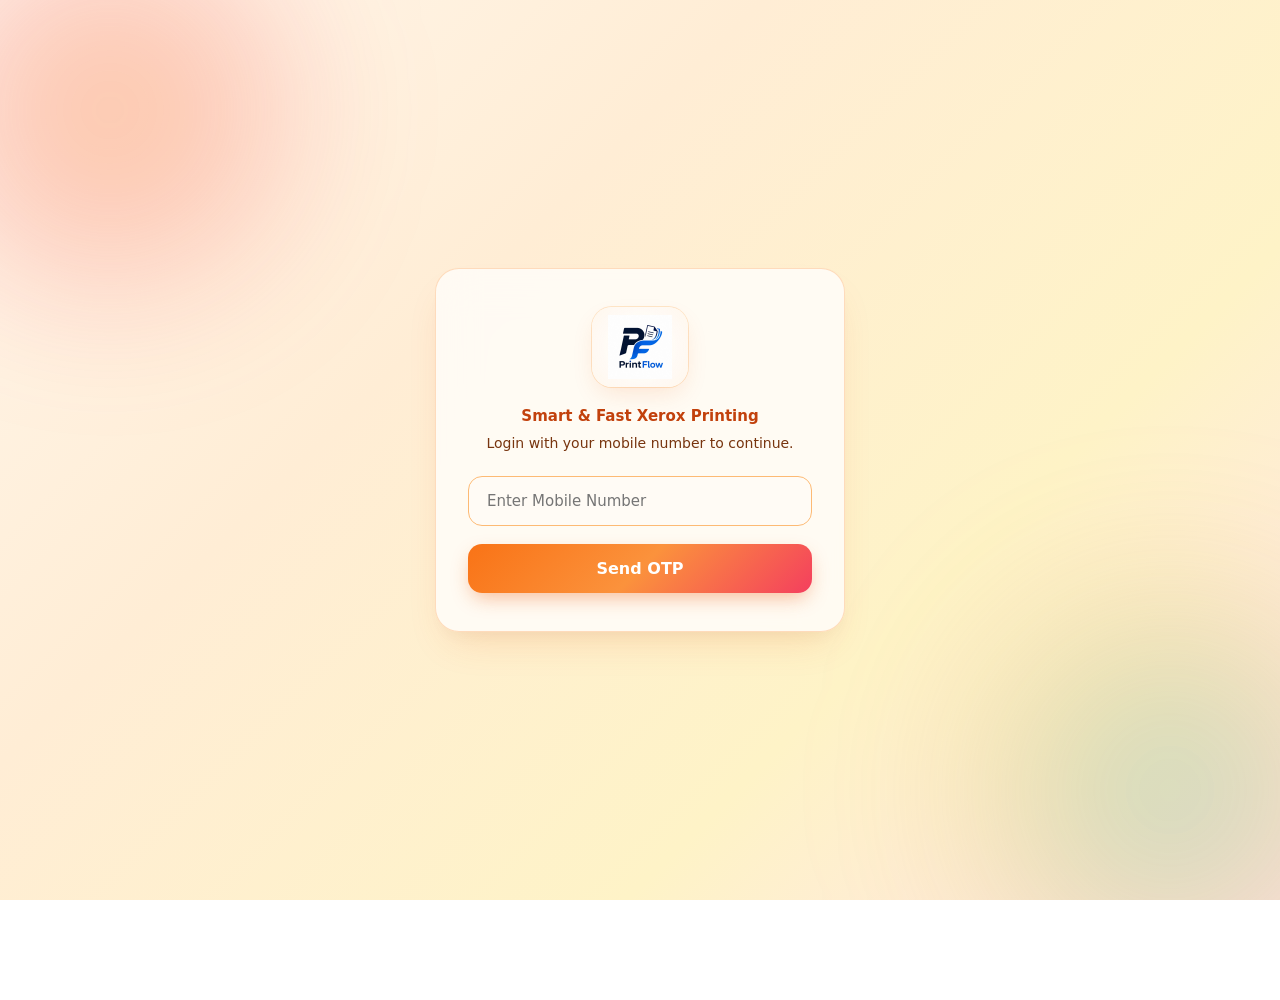
==== commit 636477f7: "feat: implement official PrintFlow logo and brand animations across all pages" ====
--- a/admin.html
+++ b/admin.html
@@ -491,7 +491,11 @@
 <body class="admin-locked">
 
 <section class="admin-lock" aria-labelledby="adminLockTitle">
-    <div class="admin-lock-icon" aria-hidden="true">🔒</div>
+    <div class="brand-header" style="margin-bottom: 12px;">
+        <div class="brand-logo-wrapper">
+            <img src="logo.png" alt="PrintFlow Logo" class="brand-logo-img">
+        </div>
+    </div>
     <h1 id="adminLockTitle">Admin Portal Locked</h1>
     <p>Enter the admin access code to view the print queue.</p>
     <form id="adminLockForm">
@@ -509,7 +513,7 @@
     <!-- Header -->
     <div class="admin-header">
         <div class="admin-title">
-            <span style="font-size: 32px;">🖨️</span>
+            <img src="logo.png" alt="PrintFlow Logo" class="brand-logo-img" style="height: 48px; width: auto; object-fit: contain;">
             <div>
                 <h1>PrintFlow Admin</h1>
                 <p style="margin: 0; font-size: 13px; color: #78350f; font-weight: 600;">Shop Counter Operations</p>
@@ -640,6 +644,21 @@
         </div>
     </div>
 
+    <footer class="app-footer">
+        <div class="footer-links">
+            <a href="privacy-policy.html" class="footer-link">Privacy Policy</a>
+            <span class="footer-divider">|</span>
+            <a href="terms.html" class="footer-link">Terms &amp; Conditions</a>
+            <span class="footer-divider">|</span>
+            <a href="refund-policy.html" class="footer-link">Refund Policy</a>
+            <span class="footer-divider">|</span>
+            <a href="mailto:printflowindia@gmail.com" class="footer-link">Contact Support</a>
+        </div>
+        <div class="footer-copyright">
+            &copy; 2026 PrintFlow. All rights reserved.
+        </div>
+    </footer>
+
 </div>
 
 <script src="script.js?v=admin-portal-3"></script>
--- a/style.css
+++ b/style.css
@@ -286,6 +286,17 @@
     flex-shrink: 0;
 }
 
+@keyframes spinSlow {
+    from { transform: rotate(0deg); }
+    to { transform: rotate(360deg); }
+}
+
+.spin-icon {
+    display: inline-block;
+    animation: spinSlow 0.9s linear infinite;
+    transform-origin: center center;
+}
+
 .queue-summary-titles strong {
     display: block;
     font-size: 14px;
@@ -1188,4 +1199,118 @@
 .failed-close-btn:hover {
     background: #e2e8f0;
     color: #1e293b;
+}
+
+/* GLOBAL PRINTFLOW FOOTER */
+.app-footer {
+    margin-top: 32px;
+    padding: 20px 16px 16px;
+    text-align: center;
+    border-top: 1px solid #e2e8f0;
+    color: #64748b;
+    font-size: 13px;
+    clear: both;
+    width: 100%;
+    box-sizing: border-box;
+}
+
+.footer-links {
+    display: flex;
+    flex-wrap: wrap;
+    align-items: center;
+    justify-content: center;
+    gap: 8px 12px;
+    margin-bottom: 8px;
+}
+
+.footer-link {
+    color: #ea580c;
+    text-decoration: none;
+    font-weight: 600;
+    transition: color 0.2s ease;
+}
+
+.footer-link:hover {
+    color: #c2410c;
+    text-decoration: underline;
+}
+
+.footer-divider {
+    color: #cbd5e1;
+    font-weight: 400;
+}
+
+.footer-copyright {
+    font-size: 11px;
+    color: #94a3b8;
+    margin-top: 4px;
+}
+
+@media (max-width: 480px) {
+    .footer-links {
+        gap: 6px 10px;
+        font-size: 12px;
+    }
+    .footer-divider {
+        display: inline;
+    }
+}
+
+/* ======================================================
+   OFFICIAL PRINTFLOW BRAND LOGO HEADER & ANIMATIONS
+   ====================================================== */
+.brand-header {
+    display: flex;
+    justify-content: center;
+    align-items: center;
+    margin-bottom: 20px;
+    width: 100%;
+}
+
+.brand-logo-wrapper {
+    display: inline-flex;
+    align-items: center;
+    justify-content: center;
+    padding: 8px 16px;
+    background: radial-gradient(circle, rgba(255, 255, 255, 0.95) 0%, rgba(255, 247, 237, 0.85) 100%);
+    border-radius: 20px;
+    box-shadow: 0 10px 25px -5px rgba(234, 88, 12, 0.15), 0 0 0 1px rgba(253, 186, 116, 0.35);
+    animation: brandReveal 0.6s cubic-bezier(0.16, 1, 0.3, 1) forwards, brandShimmer 4s ease-in-out 0.6s infinite;
+}
+
+.brand-logo-img {
+    height: 64px;
+    width: auto;
+    max-width: 100%;
+    object-fit: contain;
+    display: block;
+}
+
+@keyframes brandReveal {
+    0% {
+        opacity: 0;
+        transform: translateY(-12px) scale(0.94);
+    }
+    100% {
+        opacity: 1;
+        transform: translateY(0) scale(1);
+    }
+}
+
+@keyframes brandShimmer {
+    0%, 100% {
+        box-shadow: 0 10px 25px -5px rgba(234, 88, 12, 0.15), 0 0 0 1px rgba(253, 186, 116, 0.35);
+    }
+    50% {
+        box-shadow: 0 14px 30px -4px rgba(234, 88, 12, 0.28), 0 0 0 1.5px rgba(249, 115, 22, 0.5);
+    }
+}
+
+@media (max-width: 480px) {
+    .brand-logo-img {
+        height: 52px;
+    }
+    .brand-logo-wrapper {
+        padding: 6px 12px;
+    }
 }
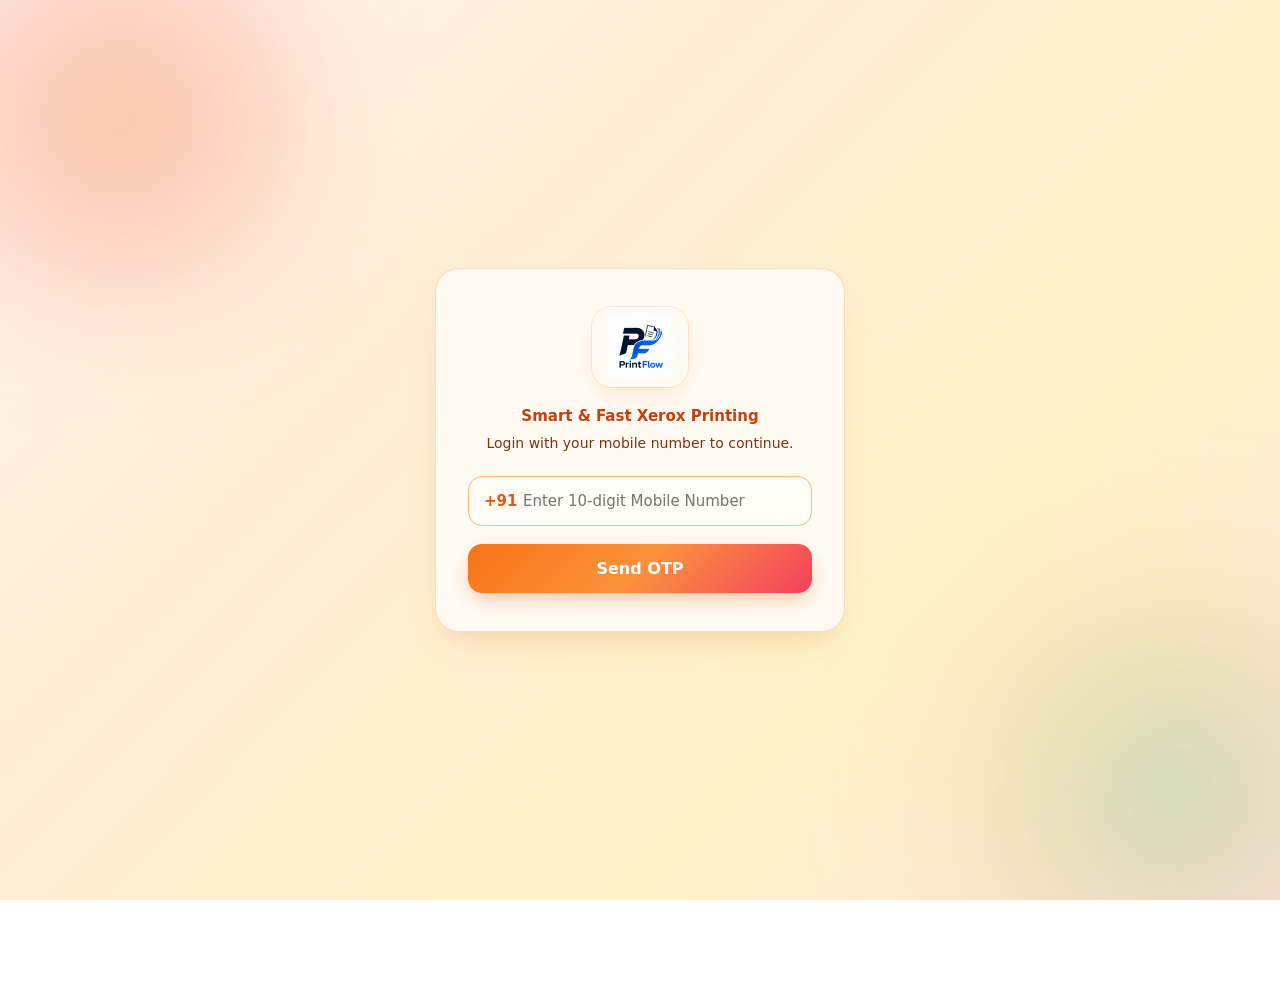
==== commit 45b524eb: "feat(print): per-file print configuration system with duplex boundaries, drag-drop reordering, and s" ====
--- a/admin.html
+++ b/admin.html
@@ -661,7 +661,7 @@
 
 </div>
 
-<script src="script.js?v=admin-portal-3"></script>
+<script src="script.js?v=20260908-per-file-v1"></script>
 
 </body>
 </html>
--- a/style.css
+++ b/style.css
@@ -461,6 +461,18 @@
 .status-failed { background: #fee2e2; color: #b91c1c; }
 .status-canceled { background: #f1f5f9; color: #94a3b8; }
 
+.detecting-pages-text {
+    color: #0284c7;
+    font-style: italic;
+    font-weight: 600;
+    animation: pulseDetecting 1.5s infinite ease-in-out;
+}
+
+@keyframes pulseDetecting {
+    0%, 100% { opacity: 1; }
+    50% { opacity: 0.5; }
+}
+
 /* Per-file Progress Bar */
 .file-progress-bar-wrap {
     height: 4px;
